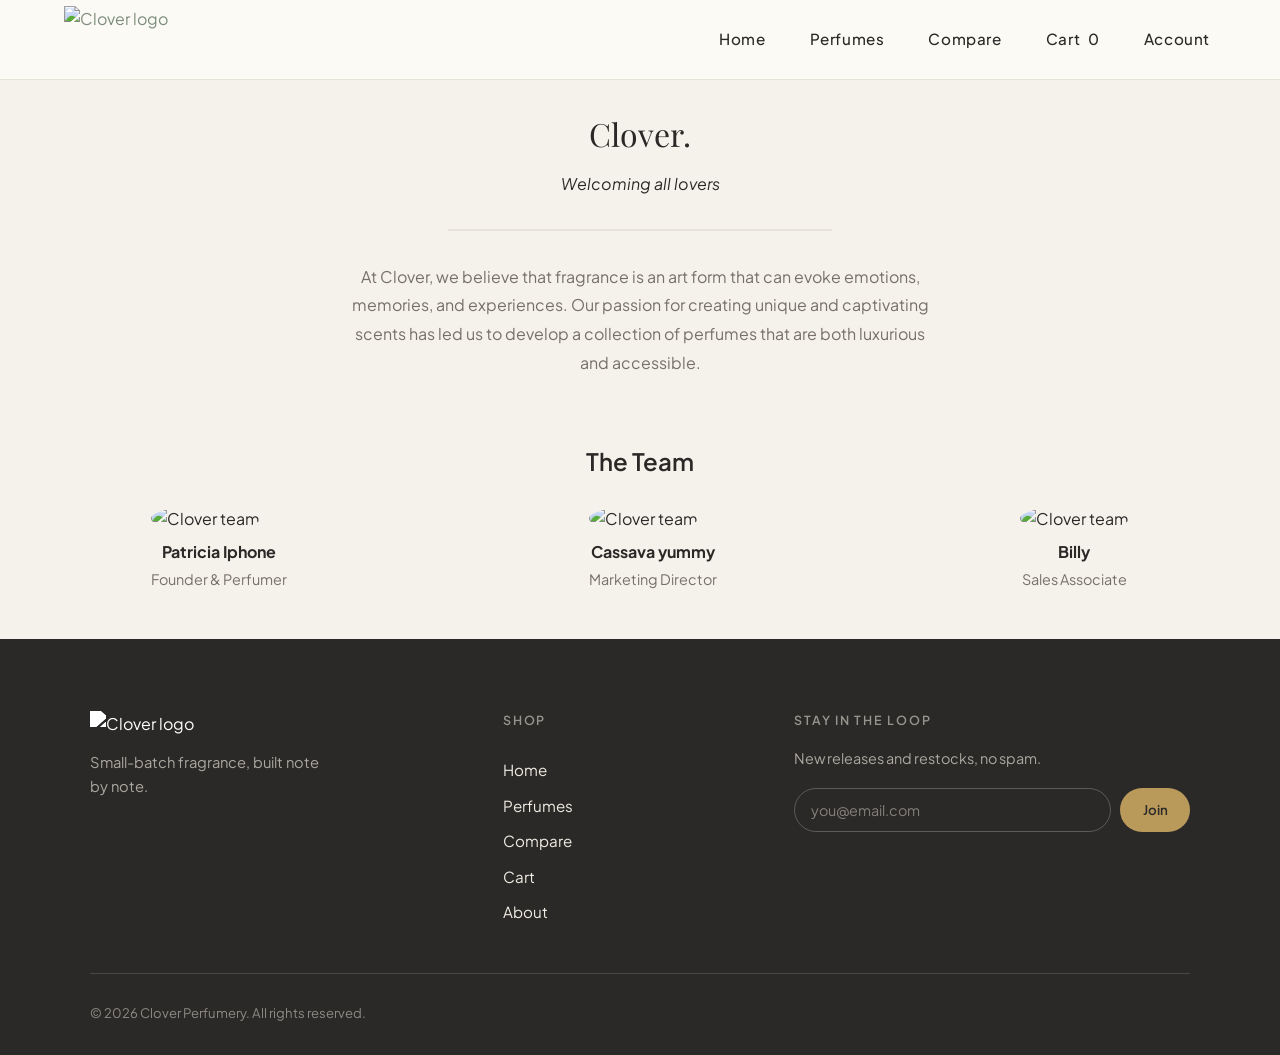
==== about.html @ 1f8e8959 "update image" ====
<!DOCTYPE html>
<html lang="en">
<head>
    <meta charset="UTF-8">
    <meta name="viewport" content="width=device-width, initial-scale=1.0">
    <link rel="stylesheet" href="style.css">
    <link rel="stylesheet" href="styleabout.css">
    <title>Clover - Our Perfumes</title>
</head>
<body>
    <header class="header">
        <div class="left">
            <a href="about.html" class="brand" aria-label="Home">
                <img src="clover.png" alt="Clover logo" class="logo">
            </a>
        </div>
        <nav class="right">
            <a href="index.html">Home</a>
            <a href="catalog.html">Perfumes</a>
            <a href="compare.html">Compare</a>
            <a href="cart.html" class="cart-link">Cart <span id="cart-count" class="cart-badge">0</span></a>
            <a href="account.html">Account</a>
        </nav>
    </header>

    <div class="about-section">
        <button class="about-head" onclick="alert('Hello, Clover lover')">Clover.</button>
        <p>Welcoming all lovers</p>
    </div>
    <div class="about-content">
        <p>At Clover, we believe that fragrance is an art form that can evoke emotions, memories, and experiences. Our passion for creating unique and captivating scents has led us to develop a collection of perfumes that are both luxurious and accessible.</p>
    </div>
    <h1 class="team-head"> The Team </h1><br>
    <div class="team">
        <div class="team-member">
        <img src="5.png" alt="Clover team" class="team-img">
        <h1 class="team-name">Patricia Iphone</h1>
        <p class="team-role">Founder & Perfumer</p>
        </div>
        <div class="team-member">
        <img src="6.png" alt="Clover team" class="team-img">
        <h1 class="team-name">Cassava yummy</h1>
        <p class="team-role">Marketing Director</p>
        </div>
        <div class="team-member">
        <img src="7.png" alt="Clover team" class="team-img">
        <h1 class="team-name">Billy</h1>
        <p class="team-role">Sales Associate</p>
        </div>
    </div>

    <footer class="footer">
        <div class="footer-top">
            <div class="footer-brand">
                <img src="clover.png" alt="Clover logo" class="footer-logo">
                <p>Small-batch fragrance, built note by note.</p>
            </div>

            <nav class="footer-nav">
                <p class="footer-heading">Shop</p>
                <a href="index.html">Home</a>
                <a href="catalog.html">Perfumes</a>
                <a href="compare.html">Compare</a>
                <a href="cart.html">Cart</a>
                <a href="about.html">About</a>
            </nav>

            <form class="footer-signup" id="signupForm">
                <p class="footer-heading">Stay in the loop</p>
                <p class="footer-sub">New releases and restocks, no spam.</p>
                <div class="signup-row">
                    <label for="signupEmail" class="sr-only">Email address</label>
                    <input type="email" id="signupEmail" placeholder="you@email.com" required>
                    <button type="submit">Join</button>
                </div>
                <p class="signup-note" id="signupNote" aria-live="polite"></p>
            </form>
        </div>

        <div class="footer-bottom">
            <span>&copy; 2026 Clover Perfumery. All rights reserved.</span>
        </div>
    </footer>

    <script src="products.js"></script>
    <script src="store.js"></script>
    <script src="script.js"></script>
</body>
</html>
---- style.css ----
@import url('https://fonts.googleapis.com/css2?family=Plus+Jakarta+Sans:wght@300;400;500;600&display=swap');
@import url('https://fonts.googleapis.com/css2?family=Playfair+Display:ital,wght@0,400..900;1,400..900&display=swap');

:root {
  --bg-color: #fcfbf7;
  --card-bg: #f5f2eb;
  --sage-accent: #7d8d79;
  --sage-hover: #63725f;
  --text-primary: #2b2927;
  --text-secondary: #767069;
  --border-color: #e8e3d9;

  --gold-accent: #b99a5b;
  --gold-soft: #ece3cf;

  --header-height: 80px;
  --page-side-gap: 5%;
  --logo-scale: 0.85;
  --default-logo-scale: 0.66;
  --header-bg: rgba(252, 251, 247, 0.9);

  --radius-md: 12px;
  --radius-lg: 24px;
  --shadow-soft: 0 24px 48px -28px rgba(43, 41, 39, 0.28);
}

* {
  margin: 0;
  padding: 0;
  box-sizing: border-box;
}

html {
  scroll-behavior: smooth;
  scroll-padding-top: calc(var(--header-height) + 12px);
  overflow-x: hidden;
}

html, body {
  width: 100%;
  max-width: 100%;
  min-height: 100vh;
}

body {
  font-family: 'Plus Jakarta Sans', sans-serif;
  background-color: var(--card-bg);
  color: var(--text-primary);
  line-height: 1.6;
  -webkit-font-smoothing: antialiased;
}

.sr-only {
  position: absolute;
  width: 1px; height: 1px;
  padding: 0; margin: -1px;
  overflow: hidden;
  clip: rect(0,0,0,0);
  white-space: nowrap; border: 0;
}

a:focus-visible,
button:focus-visible,
input:focus-visible {
  outline: 2px solid var(--sage-accent);
  outline-offset: 3px;
}

.btn {
  display: inline-flex;
  align-items: center;
  justify-content: center;
  gap: 0.4rem;
  text-decoration: none;
  font-weight: 600;
  font-size: 0.95rem;
  letter-spacing: 0.02em;
  padding: 0.9rem 1.8rem;
  border-radius: 999px;
  cursor: pointer;
  font-family: inherit;
  transition: background-color 0.25s ease, color 0.25s ease, border-color 0.25s ease, transform 0.25s ease;
}

.btn-primary {
  background-color: var(--sage-accent);
  color: #fff;
  border: 1px solid var(--sage-accent);
}

.btn-primary:hover {
  background-color: var(--sage-hover);
  border-color: var(--sage-hover);
  transform: translateY(-2px);
}

.btn-ghost {
  background-color: transparent;
  color: var(--text-primary);
  border: 1px solid var(--border-color);
}

.btn-ghost:hover {
  border-color: var(--sage-accent);
  color: var(--sage-accent);
}

.btn-small {
  padding: 0.55rem 1.1rem;
  font-size: 0.85rem;
}

.btn-block {
  display: flex;
  width: 100%;
}

.header {
  display: flex;
  justify-content: space-between;
  align-items: center;
  height: var(--header-height);
  padding-inline: var(--page-side-gap);
  background-color: var(--header-bg);
  backdrop-filter: blur(8px);
  -webkit-backdrop-filter: blur(8px);
  border-bottom: 1px solid var(--border-color);
  position: sticky;
  top: 0;
  width: 100%;
  z-index: 100;
  gap: 16px;
}

.left, .right {
  display: flex;
  align-items: center;
  gap: 32px;
}

.header .brand {
  display: inline-flex;
  align-items: center;
  gap: 8px;
  color: var(--sage-accent);
  text-decoration: none;
  padding: 0;
}

.header img,
.header svg {
  display: block;
  height: calc(var(--header-height) * var(--default-logo-scale));
  max-height: 100%;
  width: auto;
}

.header .logo {
  height: calc(var(--header-height) * var(--logo-scale));
  width: auto;
}

.header nav a {
  text-decoration: none;
  color: var(--text-primary);
  font-size: 0.95rem;
  font-weight: 500;
  letter-spacing: 0.04em;
  transition: color 0.25s ease, opacity 0.25s ease;
  display: inline-flex;
  align-items: center;
  gap: 8px;
  padding: 6px;
}

.header nav a:hover {
  color: var(--sage-accent);
}

.header nav a.active {
  color: var(--sage-accent);
  font-weight: 600;
}

.footer {
  background: var(--text-primary);
  color: #efece4;
  margin-top: 0;
  padding: 4.5rem var(--page-side-gap) 2rem;
}

.footer-top {
  display: grid;
  grid-template-columns: 1.2fr 0.8fr 1.3fr;
  gap: 3rem;
  max-width: 1100px;
  margin: 0 auto;
  padding-bottom: 3rem;
  border-bottom: 1px solid rgba(239, 236, 228, 0.15);
}

.footer-logo {
  height: 34px;
  width: auto;
  filter: brightness(0) invert(1);
  margin-bottom: 0.9rem;
}

.footer-brand p {
  color: rgba(239, 236, 228, 0.65);
  font-size: 0.92rem;
  max-width: 240px;
}

.footer-heading {
  font-size: 0.78rem;
  font-weight: 600;
  letter-spacing: 0.14em;
  text-transform: uppercase;
  color: rgba(239, 236, 228, 0.55);
  margin-bottom: 1rem;
}

.footer-nav {
  display: flex;
  flex-direction: column;
  gap: 0.7rem;
}

.footer-nav a {
  color: #efece4;
  text-decoration: none;
  font-size: 0.95rem;
  width: fit-content;
  transition: opacity 0.25s ease;
}

.footer-nav a:hover {
  opacity: 0.7;
}

.footer-sub {
  color: rgba(239, 236, 228, 0.65);
  font-size: 0.9rem;
  margin-bottom: 1.1rem;
}

.signup-row {
  display: flex;
  gap: 0.6rem;
}

.signup-row input {
  flex: 1;
  min-width: 0;
  padding: 0.75rem 1rem;
  border-radius: 999px;
  border: 1px solid rgba(239, 236, 228, 0.25);
  background: transparent;
  color: #efece4;
  font-family: inherit;
  font-size: 0.9rem;
}

.signup-row input::placeholder {
  color: rgba(239, 236, 228, 0.45);
}

.signup-row button {
  padding: 0.75rem 1.4rem;
  border-radius: 999px;
  border: none;
  background: var(--gold-accent);
  color: var(--text-primary);
  font-weight: 600;
  font-family: inherit;
  cursor: pointer;
  transition: background-color 0.25s ease;
  white-space: nowrap;
}

.signup-row button:hover {
  background: #cbb37b;
}

.signup-note {
  margin-top: 0.7rem;
  font-size: 0.85rem;
  color: var(--gold-soft);
  min-height: 1.2em;
}

.footer-bottom {
  max-width: 1100px;
  margin: 1.75rem auto 0;
  font-size: 0.82rem;
  color: rgba(239, 236, 228, 0.5);
}

@media (max-width: 640px) {
  :root {
    --header-height: 60px;
    --page-side-gap: 4%;
  }

  .left, .right {
    gap: 12px;
  }

  .header nav a {
    font-size: 0.82rem;
    padding: 2px 4px;
  }

  .marquee-group {
    gap: 1.75rem;
    padding-right: 1.75rem;
  }

  .marquee-group img {
    max-width: 2.5rem;
  }

  .hero-title {
    font-size: clamp(2.1rem, 9vw, 3rem);
  }

  .notes {
    margin-top: 4.5rem;
  }

  .pyramid::before {
    display: none;
  }

  .note-card {
    width: 100px;
    padding: 0.85rem 0.5rem;
  }

  .story {
    margin-top: 4.5rem;
    padding: 3.5rem var(--page-side-gap);
  }

  .footer-top {
    grid-template-columns: 1fr;
    gap: 2.5rem;
  }
}

@media (max-width: 860px) and (min-width: 641px) {
  .footer-top {
    grid-template-columns: 1fr 1fr;
  }
  .footer-signup {
    grid-column: span 2;
  }
}
---- styleabout.css ----
@import url('https://fonts.googleapis.com/css2?family=Plus+Jakarta+Sans:wght@300;400;500;600&display=swap');
@import url('https://fonts.googleapis.com/css2?family=Playfair+Display:ital,wght@0,400..900;1,400..900&display=swap');

:root {
  --bg-color: #fcfbf7;
  --card-bg: #f5f2eb;
  --sage-accent: #7d8d79;
  --sage-hover: #63725f;
  --text-primary: #2b2927;
  --text-secondary: #767069;
  --border-color: #e8e3d9;

  --gold-accent: #b99a5b;
  --gold-soft: #ece3cf;

  --header-height: 80px;
  --page-side-gap: 5%;
  --logo-scale: 0.85;
  --default-logo-scale: 0.66;
  --header-bg: rgba(252, 251, 247, 0.9);

  --radius-md: 12px;
  --radius-lg: 24px;
  --shadow-soft: 0 24px 48px -28px rgba(43, 41, 39, 0.28);
}

.about-section {
  max-width: 800px;
  margin: 2rem auto;
  padding: 0 1rem;
  text-align: center;
}

.about-head{
  font-size: 2rem;
  font-weight: 400;
  font-family: 'Playfair Display', serif;
  color: var(--text-primary);
  margin-bottom: 1rem;
  background: none;
  border: none;
}

.about-section::after {
  content: "";
  display: block;
  height: 2px;
  background-color: var(--border-color);
  margin: 2rem auto;
  width: 50%;
}

.about-head:hover {
  color: var(--gold-accent);
  transition: color 0.5s ease;
  user-select: none;
  scale: 1.05;
}

.about-section p{
  font-style : italic;
}

.about-content p {
  font-size: 1rem;
  color: var(--text-secondary);
  line-height: 1.8;
  margin-bottom: 4rem;
  max-width: 600px;
  margin-left: auto;
  margin-right: auto;
  text-align: center;
  width: 100%;
}

.team-head {
  font-size: 1.5rem;
  font-weight: 600;
  color: var(--text-primary);
  margin : 0 auto;
  text-align: center;
}

.team-img {
  width: 200px;
  height: 200px;
  margin: 0 auto;
  object-fit: cover;
  border-radius: 50%;
  box-shadow: var(--shadow-soft);
}

.team {
  display: flex;
  justify-content: space-around;
}

.team-img:hover {
  transform: scale(1.05);
  transition: transform 0.3s ease;
}

.team-name {
  text-align: center;
  margin-top: 0.5rem;
  font-size: 1rem;
  color: var(--text-primary);
}

.team-role {
  text-align: center;
  font-size: 0.9rem;
  color: var(--text-secondary);
  margin-top: 0.2rem;
  margin-bottom: 3rem;
}
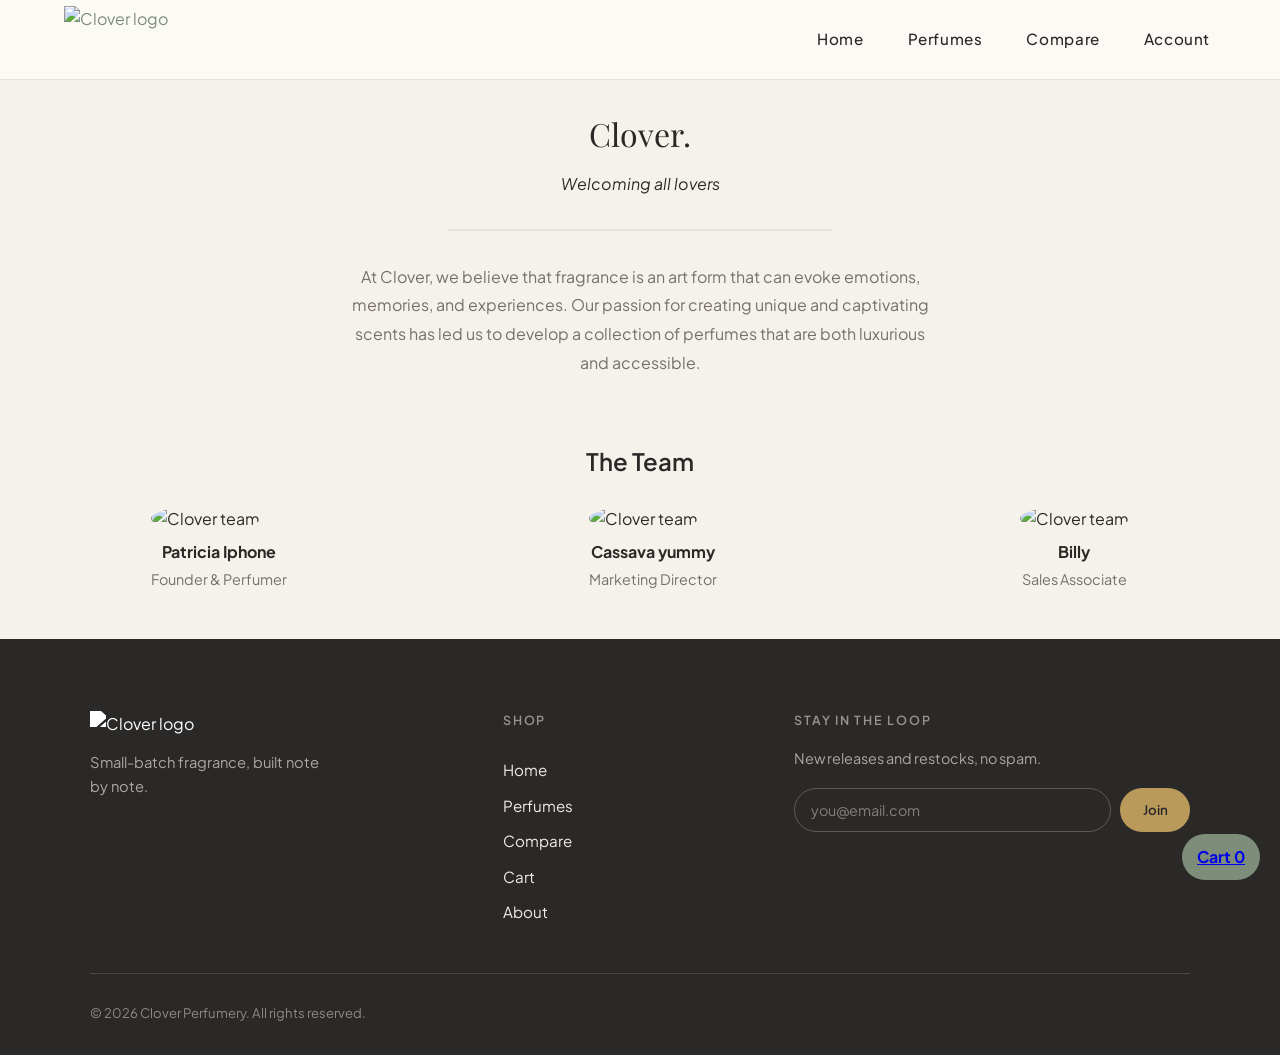
==== commit d81503ed: "change cart" ====
--- a/about.html
+++ b/about.html
@@ -18,10 +18,13 @@
             <a href="index.html">Home</a>
             <a href="catalog.html">Perfumes</a>
             <a href="compare.html">Compare</a>
-            <a href="cart.html" class="cart-link">Cart <span id="cart-count" class="cart-badge">0</span></a>
             <a href="account.html">Account</a>
         </nav>
     </header>
+
+    <div class="floating-cart">
+        <a href="cart.html" class="cart-link">Cart <span id="cart-count" class="cart-badge">0</span></a>
+    </div>
 
     <div class="about-section">
         <button class="about-head" onclick="alert('Hello, Clover lover')">Clover.</button>
--- a/style.css
+++ b/style.css
@@ -182,6 +182,20 @@
   font-weight: 600;
 }
 
+.floating-cart {
+  position: fixed;
+  bottom: 20px;
+  right: 20px;
+  background-color: var(--sage-accent);
+  color: #fff;
+  padding: 10px 15px;
+  border-radius: 999px;
+  text-decoration: none;
+  font-weight: bold;
+  box-shadow: var(--shadow-soft);
+  transition: background-color 0.25s ease, transform 0.25s ease;
+}
+
 .footer {
   background: var(--text-primary);
   color: #efece4;
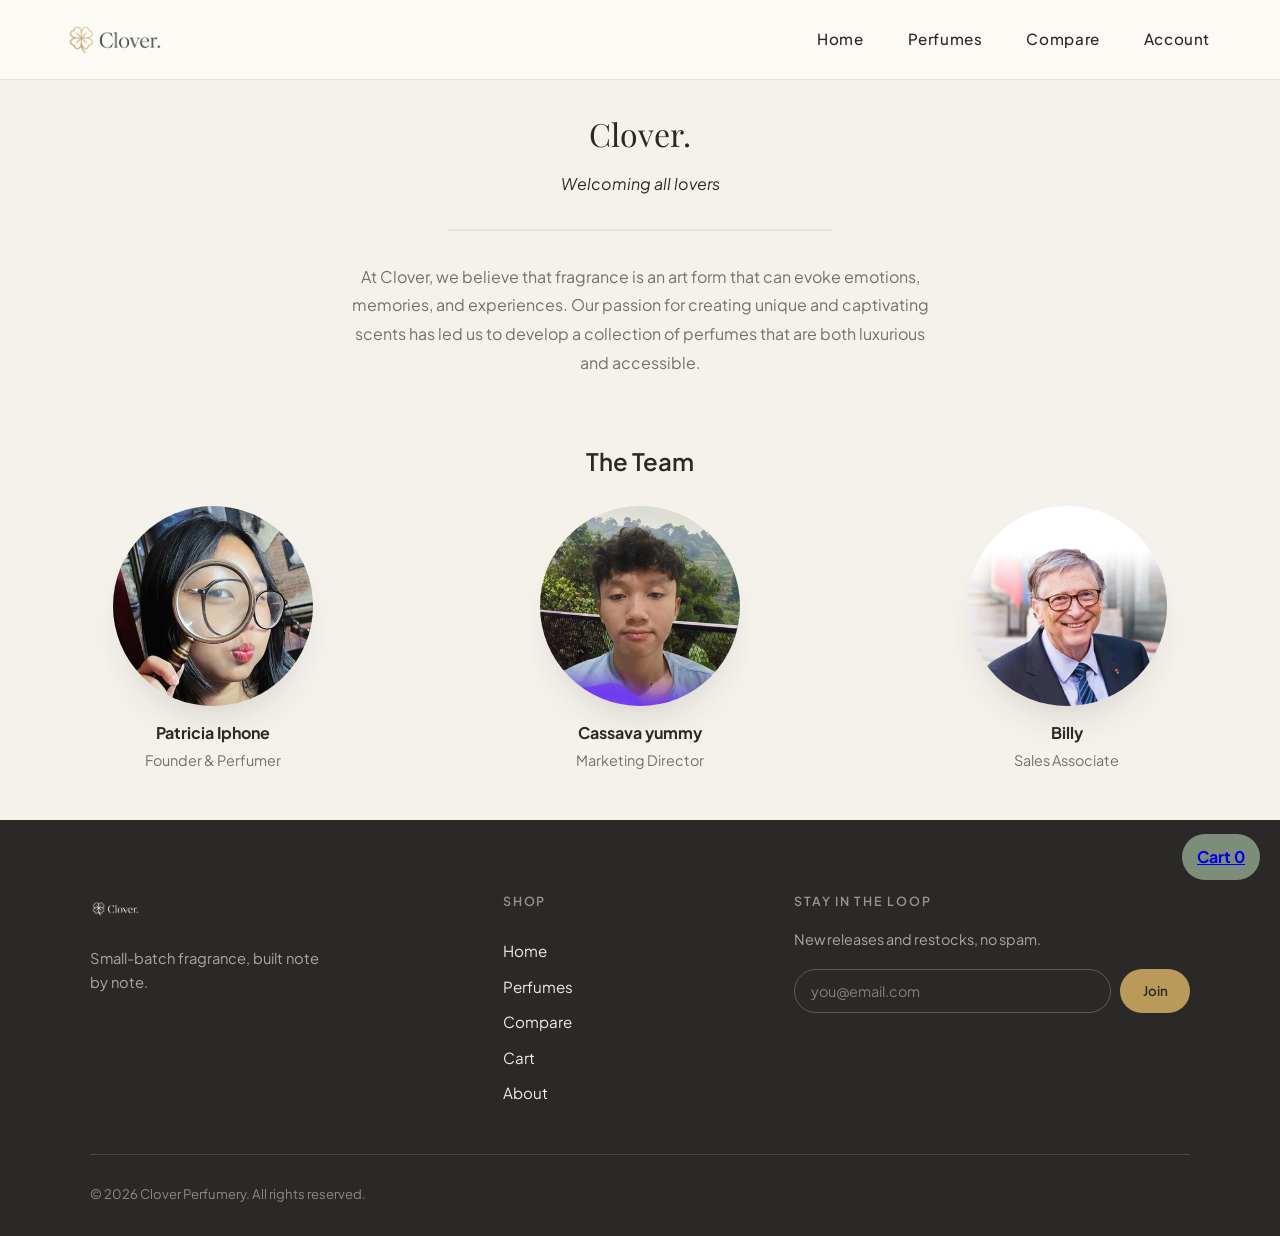
==== commit 23bf87eb: "Add floating cart div to about.html" ====
--- a/about.html
+++ b/about.html
@@ -5,13 +5,13 @@
     <meta name="viewport" content="width=device-width, initial-scale=1.0">
     <link rel="stylesheet" href="style.css">
     <link rel="stylesheet" href="styleabout.css">
-    <title>Clover - Our Perfumes</title>
+    <title>Clover — Our Perfumes</title>
 </head>
 <body>
     <header class="header">
         <div class="left">
             <a href="about.html" class="brand" aria-label="Home">
-                <img src="clover.png" alt="Clover logo" class="logo">
+                <img src="img/clover.png" alt="Clover logo" class="logo">
             </a>
         </div>
         <nav class="right">
@@ -36,17 +36,17 @@
     <h1 class="team-head"> The Team </h1><br>
     <div class="team">
         <div class="team-member">
-        <img src="5.png" alt="Clover team" class="team-img">
+        <img src="img/5.png" alt="Clover team" class="team-img">
         <h1 class="team-name">Patricia Iphone</h1>
         <p class="team-role">Founder & Perfumer</p>
         </div>
         <div class="team-member">
-        <img src="6.png" alt="Clover team" class="team-img">
+        <img src="img/6.png" alt="Clover team" class="team-img">
         <h1 class="team-name">Cassava yummy</h1>
         <p class="team-role">Marketing Director</p>
         </div>
         <div class="team-member">
-        <img src="7.png" alt="Clover team" class="team-img">
+        <img src="img/7.png" alt="Clover team" class="team-img">
         <h1 class="team-name">Billy</h1>
         <p class="team-role">Sales Associate</p>
         </div>
@@ -55,7 +55,7 @@
     <footer class="footer">
         <div class="footer-top">
             <div class="footer-brand">
-                <img src="clover.png" alt="Clover logo" class="footer-logo">
+                <img src="img/clover.png" alt="Clover logo" class="footer-logo">
                 <p>Small-batch fragrance, built note by note.</p>
             </div>
 
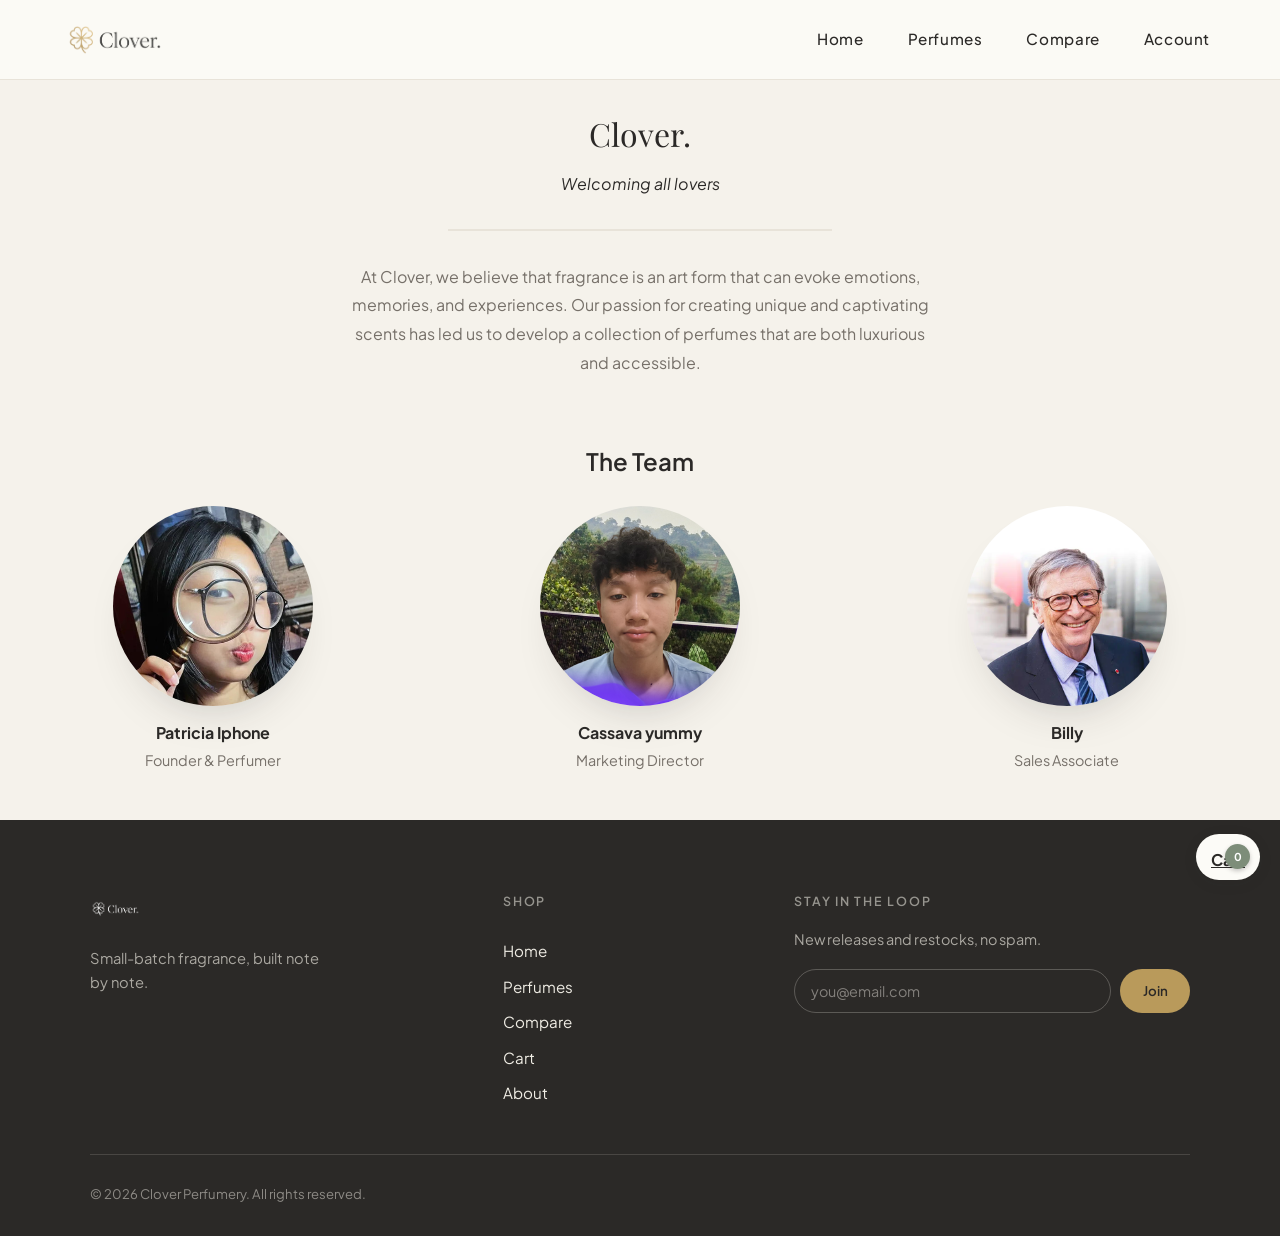
==== commit 57aeb858: "add cart" ====
--- a/about.html
+++ b/about.html
@@ -5,6 +5,7 @@
     <meta name="viewport" content="width=device-width, initial-scale=1.0">
     <link rel="stylesheet" href="style.css">
     <link rel="stylesheet" href="styleabout.css">
+    <link href="https://fonts.googleapis.com/icon?family=Material+Icons" rel="stylesheet">
     <title>Clover — Our Perfumes</title>
 </head>
 <body>
--- a/style.css
+++ b/style.css
@@ -182,18 +182,49 @@
   font-weight: 600;
 }
 
+.cart-link {
+  position: relative;
+  top : 3px;
+  color : var(--text-primary);
+}
+
+.cart-badge {
+  position: absolute;
+  top: 0;
+  right: 0;
+  transform: translate(20%, -20%);
+  display: flex;
+  align-items: center;
+  justify-content: center;
+  min-width: 25px;
+  height: 25px;
+  padding: 0 4px;
+  border-radius: 999px;
+  background-color: var(--sage-accent);
+  color: #fff;
+  font-size: 0.68rem;
+  font-weight: 700;
+  box-shadow: 0 2px 4px rgba(43, 41, 39, 0.25);
+}
+
 .floating-cart {
+  z-index : 2;
   position: fixed;
   bottom: 20px;
   right: 20px;
-  background-color: var(--sage-accent);
+  background-color: var(--bg-color);
   color: #fff;
   padding: 10px 15px;
   border-radius: 999px;
   text-decoration: none;
   font-weight: bold;
-  box-shadow: var(--shadow-soft);
+  box-shadow: 0 3px 16px rgba(43, 41, 39, 0.068);
   transition: background-color 0.25s ease, transform 0.25s ease;
+}
+
+.floating-cart:hover {
+  box-shadow: 0 8px 16px rgba(43, 41, 39, 0.3);
+  transform: translateY(-2px);
 }
 
 .footer {
@@ -370,4 +401,4 @@
   .footer-signup {
     grid-column: span 2;
   }
-}
+}
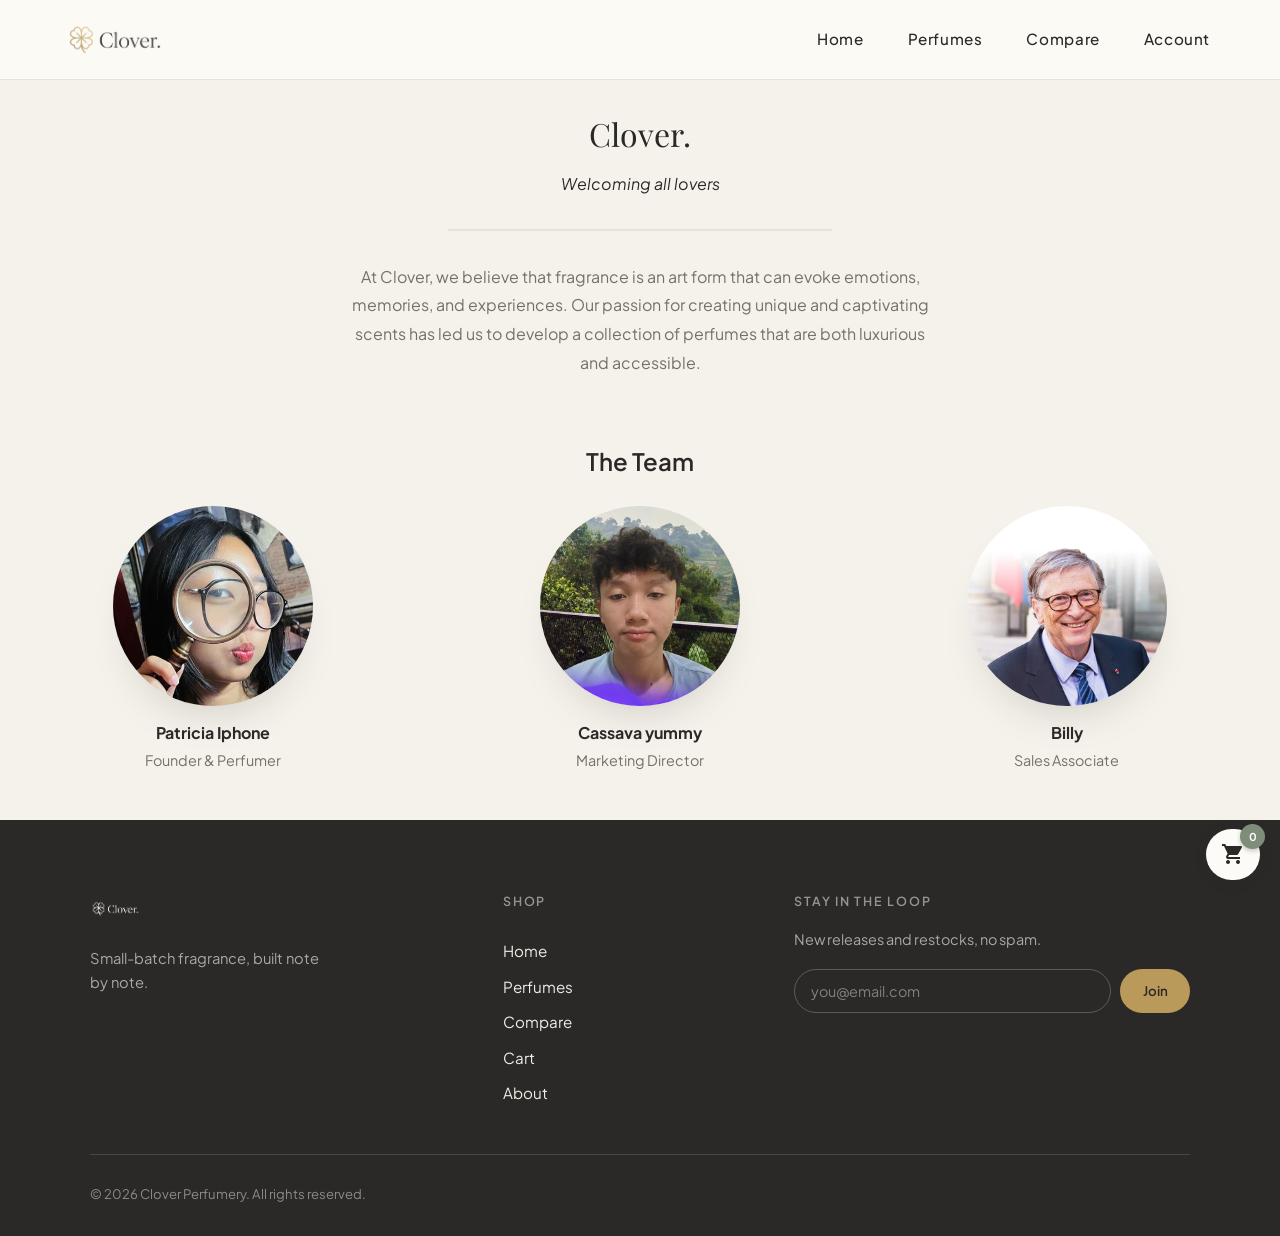
==== commit 30a2932e: "cart" ====
--- a/about.html
+++ b/about.html
@@ -23,10 +23,11 @@
         </nav>
     </header>
 
-    <div class="floating-cart">
-        <a href="cart.html" class="cart-link">Cart <span id="cart-count" class="cart-badge">0</span></a>
+     <div class="floating-cart">
+        <span id="cart-count" class="cart-badge">0</span>
+        <a href="cart.html" class="cart-link"><i class="material-icons">shopping_cart</i></a>
     </div>
-
+    
     <div class="about-section">
         <button class="about-head" onclick="alert('Hello, Clover lover')">Clover.</button>
         <p>Welcoming all lovers</p>
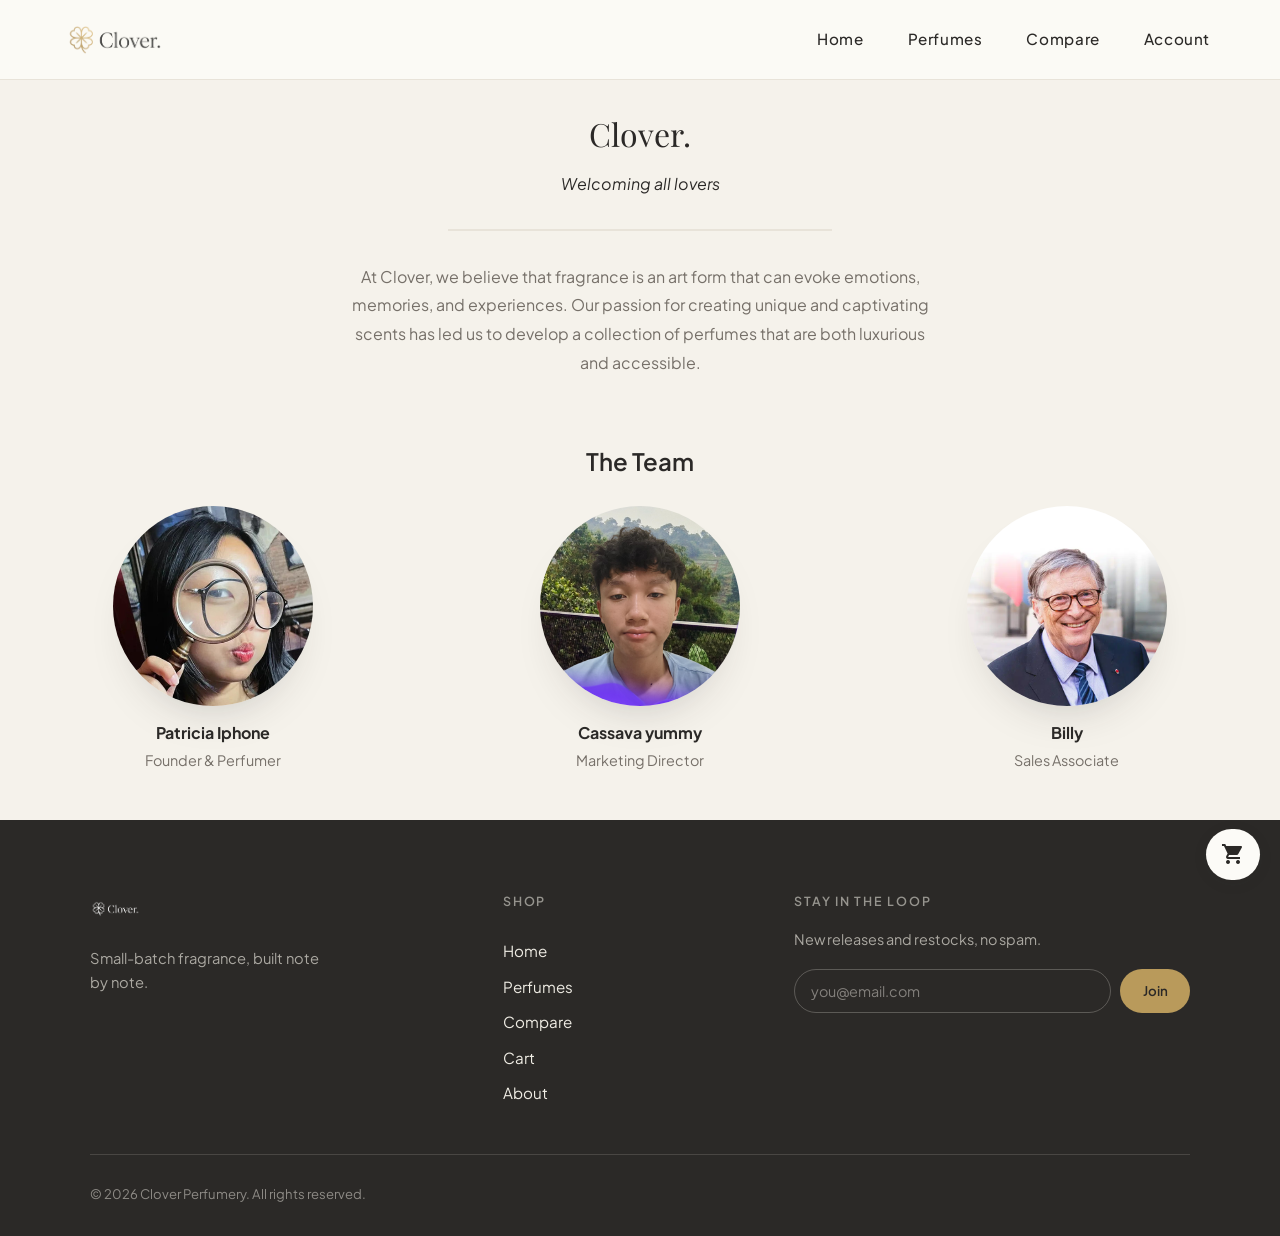
==== commit b891e80e: "finalize" ====
--- a/about.html
+++ b/about.html
@@ -6,7 +6,7 @@
     <link rel="stylesheet" href="style.css">
     <link rel="stylesheet" href="styleabout.css">
     <link href="https://fonts.googleapis.com/icon?family=Material+Icons" rel="stylesheet">
-    <title>Clover — Our Perfumes</title>
+    <title>Clover — About Us</title>
 </head>
 <body>
     <header class="header">
